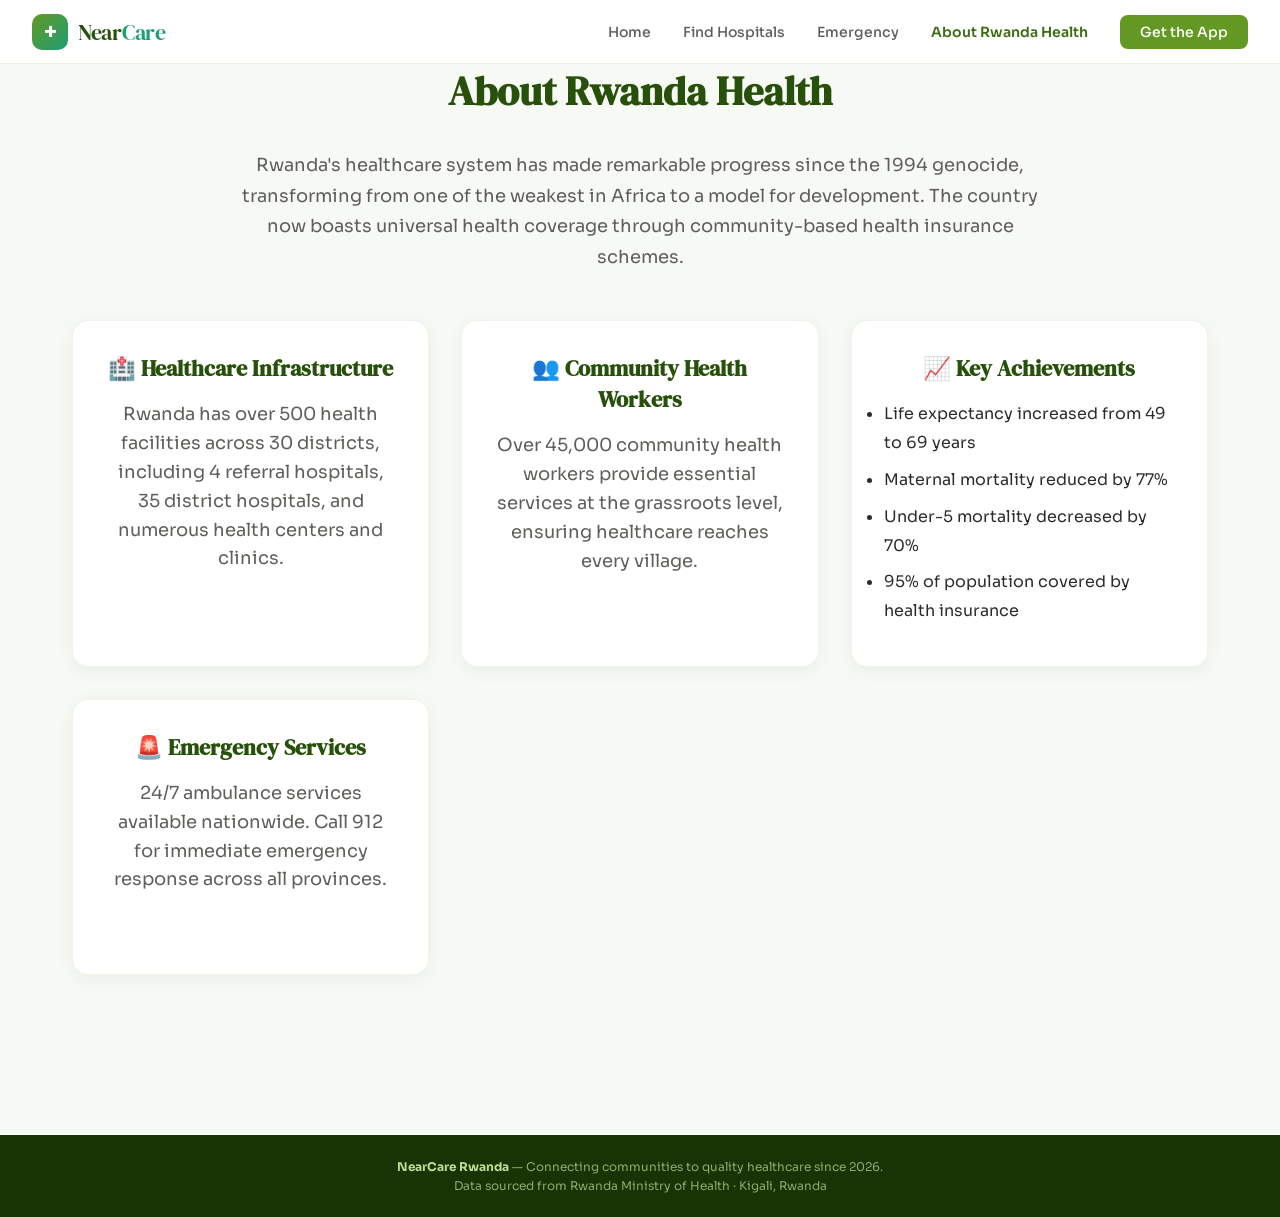
==== about.html @ 6570da61 "guys this is our project in parts" ====
<!DOCTYPE html>
<html lang="en">
<head>
<meta charset="UTF-8">
<meta name="viewport" content="width=device-width, initial-scale=1.0">
<title>About Rwanda Health — NearCare</title>
<link href="https://fonts.googleapis.com/css2?family=Sora:wght@300;400;500;600;700&family=DM+Serif+Display:ital@0;1&display=swap" rel="stylesheet">
<link rel="stylesheet" href="style.css">
</head>
<body>

<nav>
  <div class="logo">
    <div class="logo-icon"></div>
    <span class="logo-text">Near<span>Care</span></span>
  </div>
  <ul class="nav-links">
    <li><a href="home.html">Home</a></li>
    <li><a href="Hospitals.html">Find Hospitals</a></li>
    <li><a href="emergency.html">Emergency</a></li>
    <li><a href="about.html" class="active">About Rwanda Health</a></li>
    <li><a href="#" class="nav-cta">Get the App</a></li>
  </ul>
</nav>

<section class="page-section">
  <div class="about-content">
    <h1>About Rwanda Health</h1>
    <p>Rwanda's healthcare system has made remarkable progress since the 1994 genocide, transforming from one of the weakest in Africa to a model for development. The country now boasts universal health coverage through community-based health insurance schemes.</p>
    <div class="about-grid">
      <div class="about-card">
        <h3>🏥 Healthcare Infrastructure</h3>
        <p>Rwanda has over 500 health facilities across 30 districts, including 4 referral hospitals, 35 district hospitals, and numerous health centers and clinics.</p>
      </div>
      <div class="about-card">
        <h3>👥 Community Health Workers</h3>
        <p>Over 45,000 community health workers provide essential services at the grassroots level, ensuring healthcare reaches every village.</p>
      </div>
      <div class="about-card">
        <h3>📈 Key Achievements</h3>
        <ul>
          <li>Life expectancy increased from 49 to 69 years</li>
          <li>Maternal mortality reduced by 77%</li>
          <li>Under-5 mortality decreased by 70%</li>
          <li>95% of population covered by health insurance</li>
        </ul>
      </div>
      <div class="about-card">
        <h3>🚨 Emergency Services</h3>
        <p>24/7 ambulance services available nationwide. Call 912 for immediate emergency response across all provinces.</p>
      </div>
    </div>
  </div>
</section>

<footer>
  <p><strong>NearCare Rwanda</strong> — Connecting communities to quality healthcare since 2026.</p>
  <p style="margin-top:4px">Data sourced from Rwanda Ministry of Health · Kigali, Rwanda</p>
</footer>

</body>
</html>
---- style.css ----
:root {
  --green-50: #EAF3DE;
  --green-100: #C0DD97;
  --green-200: #97C459;
  --green-400: #639922;
  --green-600: #3B6D11;
  --green-800: #27500A;
  --green-900: #173404;
  --teal-50: #E1F5EE;
  --teal-100: #9FE1CB;
  --teal-400: #1D9E75;
  --teal-600: #0F6E56;
  --teal-800: #085041;
  --amber-50: #FAEEDA;
  --amber-400: #BA7517;
  --amber-600: #854F0B;
  --red-50: #FCEBEB;
  --red-400: #E24B4A;
  --red-600: #A32D2D;
  --gray-50: #F1EFE8;
  --gray-100: #D3D1C7;
  --gray-200: #B4B2A9;
  --gray-400: #888780;
  --gray-600: #5F5E5A;
  --gray-800: #444441;
  --gray-900: #2C2C2A;
}

* { margin: 0; padding: 0; box-sizing: border-box; }

body {
  font-family: 'Sora', sans-serif;
  background: #f7f9f5;
  color: var(--gray-900);
  min-height: 100vh;
}

nav {
  position: fixed; top: 0; left: 0; right: 0; z-index: 1000;
  background: rgba(255,255,255,0.92);
  backdrop-filter: blur(12px);
  border-bottom: 1px solid rgba(99,153,34,0.12);
  padding: 0 2rem;
  height: 64px;
  display: flex; align-items: center; justify-content: space-between;
}

.logo {
  display: flex; align-items: center; gap: 10px;
}

.logo-icon {
  width: 36px; height: 36px;
  background: linear-gradient(135deg, var(--green-400), var(--teal-400));
  border-radius: 10px;
  display: flex; align-items: center; justify-content: center;
  position: relative;
}

.logo-icon::after {
  content: '+';
  color: white;
  font-size: 22px;
  font-weight: 700;
  line-height: 1;
}

.logo-text {
  font-family: 'DM Serif Display', serif;
  font-size: 22px;
  color: var(--green-800);
  letter-spacing: -0.3px;
}

.logo-text span { color: var(--teal-400); }

.nav-links {
  display: flex; gap: 2rem; list-style: none;
}

.nav-links a {
  text-decoration: none;
  color: var(--gray-600);
  font-size: 14px;
  font-weight: 500;
  transition: color 0.2s;
}

.nav-links a:hover { color: var(--green-600); }
.nav-links a.active { color: var(--green-600); font-weight: 600; }

.nav-cta {
  background: var(--green-400);
  color: white !important;
  padding: 8px 20px;
  border-radius: 8px;
  transition: background 0.2s !important;
}

.nav-cta:hover { background: var(--green-600) !important; color: white !important; }

.hero {
  padding-top: 64px;
  background: linear-gradient(160deg, #eaf3de 0%, #e1f5ee 50%, #f7f9f5 100%);
  min-height: 340px;
  display: flex; flex-direction: column; align-items: center; justify-content: center;
  text-align: center;
  padding-bottom: 3rem;
  padding-left: 1rem;
  padding-right: 1rem;
  position: relative;
  overflow: hidden;
}

.hero::before {
  content: '';
  position: absolute;
  top: -60px; right: -60px;
  width: 320px; height: 320px;
  border-radius: 50%;
  background: rgba(29,158,117,0.08);
  pointer-events: none;
}

.hero::after {
  content: '';
  position: absolute;
  bottom: -80px; left: -80px;
  width: 400px; height: 400px;
  border-radius: 50%;
  background: rgba(99,153,34,0.06);
  pointer-events: none;
}

.hero-badge {
  display: inline-flex; align-items: center; gap: 6px;
  background: rgba(29,158,117,0.12);
  color: var(--teal-600);
  font-size: 12px; font-weight: 600;
  padding: 5px 14px;
  border-radius: 999px;
  margin-bottom: 1.2rem;
  letter-spacing: 0.4px;
  text-transform: uppercase;
}

.hero h1 {
  font-family: 'DM Serif Display', serif;
  font-size: clamp(2rem, 5vw, 3.2rem);
  color: var(--green-800);
  line-height: 1.15;
  max-width: 640px;
  margin-bottom: 1rem;
}

.hero h1 em {
  font-style: italic;
  color: var(--teal-400);
}

.hero p {
  font-size: 16px;
  color: var(--gray-600);
  max-width: 480px;
  line-height: 1.7;
  margin-bottom: 2rem;
}

.hero-actions {
  display: flex; gap: 12px; flex-wrap: wrap; justify-content: center;
}

.btn-primary {
  background: var(--green-400);
  color: white;
  border: none;
  padding: 12px 28px;
  border-radius: 10px;
  font-size: 15px;
  font-weight: 600;
  font-family: 'Sora', sans-serif;
  cursor: pointer;
  transition: all 0.2s;
  display: flex; align-items: center; gap: 8px;
}

.btn-primary:hover { background: var(--green-600); transform: translateY(-1px); }

.btn-secondary {
  background: white;
  color: var(--green-600);
  border: 1.5px solid rgba(99,153,34,0.3);
  padding: 12px 28px;
  border-radius: 10px;
  font-size: 15px;
  font-weight: 600;
  font-family: 'Sora', sans-serif;
  cursor: pointer;
  transition: all 0.2s;
}

.btn-secondary:hover { border-color: var(--green-400); background: var(--green-50); }

.stats-bar {
  background: var(--green-800);
  padding: 1.2rem 2rem;
  display: flex; justify-content: center; gap: 4rem; flex-wrap: wrap;
}

.stat {
  text-align: center;
}

.stat-num {
  font-family: 'DM Serif Display', serif;
  font-size: 1.8rem;
  color: var(--green-100);
  line-height: 1;
}

.stat-label {
  font-size: 11px;
  color: rgba(192,221,151,0.7);
  text-transform: uppercase;
  letter-spacing: 0.8px;
  margin-top: 2px;
}

.main-content {
  max-width: 1320px;
  margin: 0 auto;
  padding: 2.5rem 1.5rem;
  display: grid;
  grid-template-columns: 380px 1fr;
  gap: 1.5rem;
  align-items: start;
}

.sidebar {
  display: flex; flex-direction: column; gap: 1rem;
}

.card {
  background: white;
  border-radius: 16px;
  border: 1px solid rgba(99,153,34,0.1);
  overflow: hidden;
  box-shadow: 0 2px 12px rgba(0,0,0,0.05);
}

.card-header {
  padding: 1.2rem 1.4rem 0.8rem;
  border-bottom: 1px solid #f0f0ec;
  display: flex; align-items: center; justify-content: space-between;
}

.card-title {
  font-size: 13px;
  font-weight: 600;
  color: var(--gray-800);
  text-transform: uppercase;
  letter-spacing: 0.6px;
}

.location-panel { padding: 1.4rem; }

.location-status {
  display: flex; align-items: center; gap: 10px;
  padding: 12px 14px;
  background: var(--green-50);
  border-radius: 10px;
  border: 1px solid rgba(99,153,34,0.15);
  margin-bottom: 1rem;
}

.pulse-dot {
  width: 10px; height: 10px;
  border-radius: 50%;
  background: var(--green-400);
  flex-shrink: 0;
  position: relative;
}

.pulse-dot.active::after {
  content: '';
  position: absolute;
  top: -3px; left: -3px;
  width: 16px; height: 16px;
  border-radius: 50%;
  border: 2px solid var(--green-400);
  animation: pulse 1.5s ease-out infinite;
}

@keyframes pulse {
  0% { transform: scale(0.8); opacity: 1; }
  100% { transform: scale(2); opacity: 0; }
}

.location-text { font-size: 13px; color: var(--gray-800); font-weight: 500; }
.location-sub { font-size: 11px; color: var(--gray-400); margin-top: 1px; }

.detect-btn {
  width: 100%;
  background: var(--green-400);
  color: white;
  border: none;
  padding: 11px;
  border-radius: 9px;
  font-size: 14px;
  font-weight: 600;
  font-family: 'Sora', sans-serif;
  cursor: pointer;
  transition: all 0.2s;
  display: flex; align-items: center; justify-content: center; gap: 8px;
}

.detect-btn:hover { background: var(--green-600); }

.filter-bar { padding: 0.8rem 1.4rem; display: flex; gap: 8px; flex-wrap: wrap; }

.filter-pill {
  font-size: 12px; font-weight: 600; font-family: 'Sora', sans-serif;
  padding: 5px 13px;
  border-radius: 999px;
  border: 1.5px solid var(--gray-100);
  background: white;
  color: var(--gray-600);
  cursor: pointer;
  transition: all 0.15s;
}

.filter-pill:hover { border-color: var(--green-200); color: var(--green-600); }
.filter-pill.active { background: var(--green-400); border-color: var(--green-400); color: white; }

.search-wrap { padding: 1rem 1.4rem 0.6rem; }

.search-input {
  width: 100%;
  padding: 9px 14px 9px 38px;
  border: 1.5px solid var(--gray-100);
  border-radius: 9px;
  font-size: 13px;
  font-family: 'Sora', sans-serif;
  color: var(--gray-800);
  background: var(--gray-50);
  transition: border 0.2s;
  outline: none;
}

.search-input:focus { border-color: var(--green-200); background: white; }

.search-wrap { position: relative; }

.search-icon {
  position: absolute; left: 12px; top: 50%; transform: translateY(-50%);
  color: var(--gray-400); font-size: 15px;
  pointer-events: none;
}

.hospital-list {
  max-height: 560px;
  overflow-y: auto;
  padding: 0.5rem 0.8rem 1rem;
}

.hospital-list::-webkit-scrollbar { width: 4px; }
.hospital-list::-webkit-scrollbar-thumb { background: var(--gray-100); border-radius: 2px; }

.hospital-item {
  padding: 12px 12px;
  border-radius: 12px;
  cursor: pointer;
  transition: all 0.15s;
  display: flex; align-items: flex-start; gap: 12px;
  margin-bottom: 6px;
  border: 1.5px solid transparent;
  position: relative;
}

.hospital-item:hover { background: var(--green-50); border-color: rgba(99,153,34,0.15); }
.hospital-item.selected { background: var(--green-50); border-color: var(--green-200); }

.hosp-icon {
  width: 38px; height: 38px; border-radius: 10px;
  display: flex; align-items: center; justify-content: center;
  flex-shrink: 0; font-size: 16px;
}

.hosp-icon.hospital { background: #E8F4FF; }
.hosp-icon.clinic { background: var(--teal-50); }
.hosp-icon.emergency { background: var(--red-50); }
.hosp-icon.health-center { background: var(--amber-50); }

.hosp-info { flex: 1; min-width: 0; }

.hosp-name {
  font-size: 13px; font-weight: 600; color: var(--gray-900);
  white-space: nowrap; overflow: hidden; text-overflow: ellipsis;
  margin-bottom: 2px;
}

.hosp-location {
  font-size: 11px; color: var(--gray-400); margin-bottom: 5px;
  display: flex; align-items: center; gap: 3px;
}

.hosp-meta {
  display: flex; align-items: center; gap: 8px;
}

.badge {
  font-size: 10px; font-weight: 600;
  padding: 2px 7px; border-radius: 4px;
  letter-spacing: 0.2px;
}

.badge-open { background: var(--green-50); color: var(--green-600); }
.badge-closed { background: var(--red-50); color: var(--red-600); }
.badge-24h { background: var(--teal-50); color: var(--teal-600); }

.hosp-dist {
  font-size: 11px; color: var(--gray-400); font-weight: 500;
  margin-left: auto; white-space: nowrap;
}

.stars {
  color: #F0A500; font-size: 11px; letter-spacing: 1px;
}

.map-container {
  position: sticky;
  top: 80px;
}

.map-card {
  background: white;
  border-radius: 20px;
  overflow: hidden;
  border: 1px solid rgba(99,153,34,0.1);
  box-shadow: 0 4px 24px rgba(0,0,0,0.08);
}

.map-toolbar {
  padding: 1rem 1.4rem;
  display: flex; align-items: center; justify-content: space-between;
  border-bottom: 1px solid #f0f0ec;
}

.map-title {
  font-size: 15px; font-weight: 600; color: var(--gray-900);
  display: flex; align-items: center; gap: 8px;
}

.map-controls {
  display: flex; gap: 6px;
}

.map-btn {
  width: 32px; height: 32px;
  border-radius: 8px;
  border: 1.5px solid var(--gray-100);
  background: white;
  display: flex; align-items: center; justify-content: center;
  cursor: pointer;
  font-size: 14px;
  color: var(--gray-600);
  transition: all 0.15s;
}

.map-btn:hover { border-color: var(--green-200); color: var(--green-600); background: var(--green-50); }

#map {
  height: 520px;
  width: 100%;
}

.detail-panel {
  display: none;
  padding: 1.4rem;
  border-top: 1px solid #f0f0ec;
  animation: slideUp 0.2s ease;
}

.detail-panel.visible { display: block; }

@keyframes slideUp {
  from { opacity: 0; transform: translateY(8px); }
  to { opacity: 1; transform: translateY(0); }
}

.detail-header {
  display: flex; align-items: flex-start; justify-content: space-between;
  margin-bottom: 1rem;
}

.detail-name {
  font-family: 'DM Serif Display', serif;
  font-size: 20px;
  color: var(--green-800);
  line-height: 1.2;
}

.close-detail {
  background: none; border: none; cursor: pointer;
  color: var(--gray-400); font-size: 18px;
  width: 28px; height: 28px;
  border-radius: 6px;
  display: flex; align-items: center; justify-content: center;
  transition: all 0.15s;
}

.close-detail:hover { background: var(--gray-50); color: var(--gray-800); }

.detail-grid {
  display: grid; grid-template-columns: 1fr 1fr; gap: 10px;
  margin-bottom: 1rem;
}

.detail-field {
  background: var(--gray-50);
  border-radius: 9px;
  padding: 10px 12px;
}

.detail-field-label {
  font-size: 10px; color: var(--gray-400);
  text-transform: uppercase; letter-spacing: 0.6px;
  margin-bottom: 4px;
}

.detail-field-value {
  font-size: 13px; font-weight: 600; color: var(--gray-900);
}

.detail-actions {
  display: flex; gap: 8px;
}

.dir-btn {
  flex: 1;
  background: var(--green-400);
  color: white;
  border: none;
  padding: 10px;
  border-radius: 9px;
  font-size: 13px;
  font-weight: 600;
  font-family: 'Sora', sans-serif;
  cursor: pointer;
  transition: all 0.2s;
  display: flex; align-items: center; justify-content: center; gap: 6px;
}

.dir-btn:hover { background: var(--green-600); }

.call-btn {
  flex: 1;
  background: white;
  color: var(--teal-600);
  border: 1.5px solid rgba(15,110,86,0.25);
  padding: 10px;
  border-radius: 9px;
  font-size: 13px;
  font-weight: 600;
  font-family: 'Sora', sans-serif;
  cursor: pointer;
  transition: all 0.2s;
  display: flex; align-items: center; justify-content: center; gap: 6px;
}

.call-btn:hover { background: var(--teal-50); border-color: var(--teal-400); }

.loader-overlay {
  display: none;
  position: fixed; inset: 0; z-index: 9999;
  background: rgba(234,243,222,0.85);
  backdrop-filter: blur(6px);
  flex-direction: column; align-items: center; justify-content: center; gap: 1rem;
}

.loader-overlay.visible { display: flex; }

.spinner {
  width: 48px; height: 48px;
  border: 4px solid var(--green-100);
  border-top-color: var(--green-400);
  border-radius: 50%;
  animation: spin 0.8s linear infinite;
}

@keyframes spin { to { transform: rotate(360deg); } }

.loader-text { font-weight: 600; color: var(--green-800); font-size: 14px; }

.radius-wrap { padding: 0.8rem 1.4rem; display: flex; align-items: center; gap: 10px; }
.radius-wrap label { font-size: 12px; color: var(--gray-600); font-weight: 500; white-space: nowrap; }
.radius-slider { flex: 1; accent-color: var(--green-400); }
.radius-val { font-size: 13px; font-weight: 700; color: var(--green-600); min-width: 44px; text-align: right; }

.empty-state {
  text-align: center; padding: 2rem 1rem;
  color: var(--gray-400);
}

.empty-state .icon { font-size: 2rem; margin-bottom: 0.5rem; }
.empty-state p { font-size: 13px; }

.emergency-card {
  border-color: rgba(163,45,45,0.14);
  background: rgba(255,239,239,0.88);
}

.emergency-title {
  color: var(--red-600);
}

.emergency-content {
  font-size: 13px;
  color: var(--gray-800);
  margin-bottom: 1rem;
  line-height: 1.7;
}

.emergency-actions {
  display: grid;
  gap: 0.75rem;
}

.emergency-btn,
.emergency-call {
  width: 100%;
  border: none;
  border-radius: 12px;
  padding: 12px 16px;
  font-size: 14px;
  font-weight: 700;
  font-family: 'Sora', sans-serif;
  cursor: pointer;
  transition: transform 0.2s, background 0.2s;
  display: inline-flex;
  align-items: center;
  justify-content: center;
  gap: 8px;
}

.emergency-btn {
  background: var(--red-400);
  color: white;
}

.emergency-btn:hover { background: var(--red-600); transform: translateY(-1px); }

.emergency-call {
  background: white;
  color: var(--red-600);
  border: 1.5px solid rgba(163,45,45,0.25);
}

.emergency-call:hover { background: rgba(255,239,239,0.95); transform: translateY(-1px); }

.emergency-note {
  font-size: 12px;
  color: var(--red-600);
  margin-top: 0.85rem;
  line-height: 1.5;
}

.emergency-floating {
  position: fixed;
  right: 18px;
  bottom: 18px;
  z-index: 1100;
  background: var(--red-400);
  color: white;
  border: none;
  border-radius: 999px;
  padding: 14px 18px;
  font-size: 14px;
  font-weight: 700;
  box-shadow: 0 18px 40px rgba(163,45,45,0.2);
  cursor: pointer;
  display: inline-flex;
  align-items: center;
  gap: 8px;
}

.emergency-floating:hover { background: var(--red-600); }

@media (max-width: 700px) {
  .emergency-floating { right: 50%; transform: translateX(50%); }
}

footer {
  background: var(--green-900);
  color: rgba(192,221,151,0.7);
  text-align: center;
  padding: 1.5rem;
  font-size: 12px;
  margin-top: 3rem;
}

footer strong { color: var(--green-100); }

@media (max-width: 900px) {
  .main-content { grid-template-columns: 1fr; }
  .map-container { position: static; }
  .nav-links { display: none; }
}

/* Page Sections */
.page-section {
  max-width: 1200px;
  margin: 0 auto;
  padding: 4rem 2rem;
  min-height: 60vh;
}

.about-content h1,
.app-content h1,
.emergency-content h1 {
  font-family: 'DM Serif Display', serif;
  font-size: 2.5rem;
  color: var(--green-800);
  text-align: center;
  margin-bottom: 2rem;
}

.about-content p,
.app-content p,
.emergency-content p {
  font-size: 18px;
  color: var(--gray-600);
  text-align: center;
  max-width: 800px;
  margin: 0 auto 3rem;
  line-height: 1.7;
}

.about-grid,
.app-features,
.emergency-grid {
  display: grid;
  grid-template-columns: repeat(auto-fit, minmax(280px, 1fr));
  gap: 2rem;
  margin-bottom: 3rem;
}

.about-card,
.feature,
.emergency-card-large {
  background: white;
  border-radius: 16px;
  padding: 2rem;
  border: 1px solid rgba(99,153,34,0.1);
  box-shadow: 0 4px 20px rgba(0,0,0,0.05);
  text-align: center;
}

.about-card h3,
.feature h3,
.emergency-card-large h3 {
  font-family: 'DM Serif Display', serif;
  font-size: 1.4rem;
  color: var(--green-800);
  margin-bottom: 1rem;
}

.about-card p,
.feature p,
.emergency-card-large p {
  color: var(--gray-600);
  line-height: 1.6;
}

.about-card ul {
  text-align: left;
  color: var(--gray-700);
  line-height: 1.8;
}

.about-card li {
  margin-bottom: 0.5rem;
}

.feature-icon {
  font-size: 2rem;
  margin-bottom: 1rem;
  display: block;
}

.app-downloads {
  display: flex;
  gap: 1rem;
  justify-content: center;
  margin-bottom: 2rem;
  flex-wrap: wrap;
}

.download-btn {
  background: var(--green-400);
  color: white;
  border: none;
  padding: 12px 24px;
  border-radius: 10px;
  font-size: 16px;
  font-weight: 600;
  font-family: 'Sora', sans-serif;
  cursor: pointer;
  transition: all 0.2s;
  display: flex;
  align-items: center;
  gap: 8px;
}

.download-btn:hover { background: var(--green-600); }

.coming-soon {
  text-align: center;
  color: var(--gray-500);
  font-style: italic;
}

.emergency-call-large,
.emergency-locate {
  background: var(--red-400);
  color: white;
  border: none;
  padding: 12px 24px;
  border-radius: 10px;
  font-size: 16px;
  font-weight: 600;
  font-family: 'Sora', sans-serif;
  cursor: pointer;
  transition: all 0.2s;
  margin-top: 1rem;
}

.emergency-call-large:hover,
.emergency-locate:hover { background: var(--red-600); }

.emergency-tips {
  background: var(--red-50);
  border-radius: 16px;
  padding: 2rem;
  border: 1px solid rgba(163,45,45,0.1);
  text-align: center;
}

.emergency-tips h3 {
  font-family: 'DM Serif Display', serif;
  font-size: 1.6rem;
  color: var(--red-600);
  margin-bottom: 1rem;
}

.emergency-tips ul {
  text-align: left;
  color: var(--gray-700);
  line-height: 1.8;
  max-width: 600px;
  margin: 0 auto;
}

.emergency-tips li {
  margin-bottom: 0.5rem;
}

/* Hide sections by default */
#about-section,
#app-section,
#emergency-section {
  display: none;
}
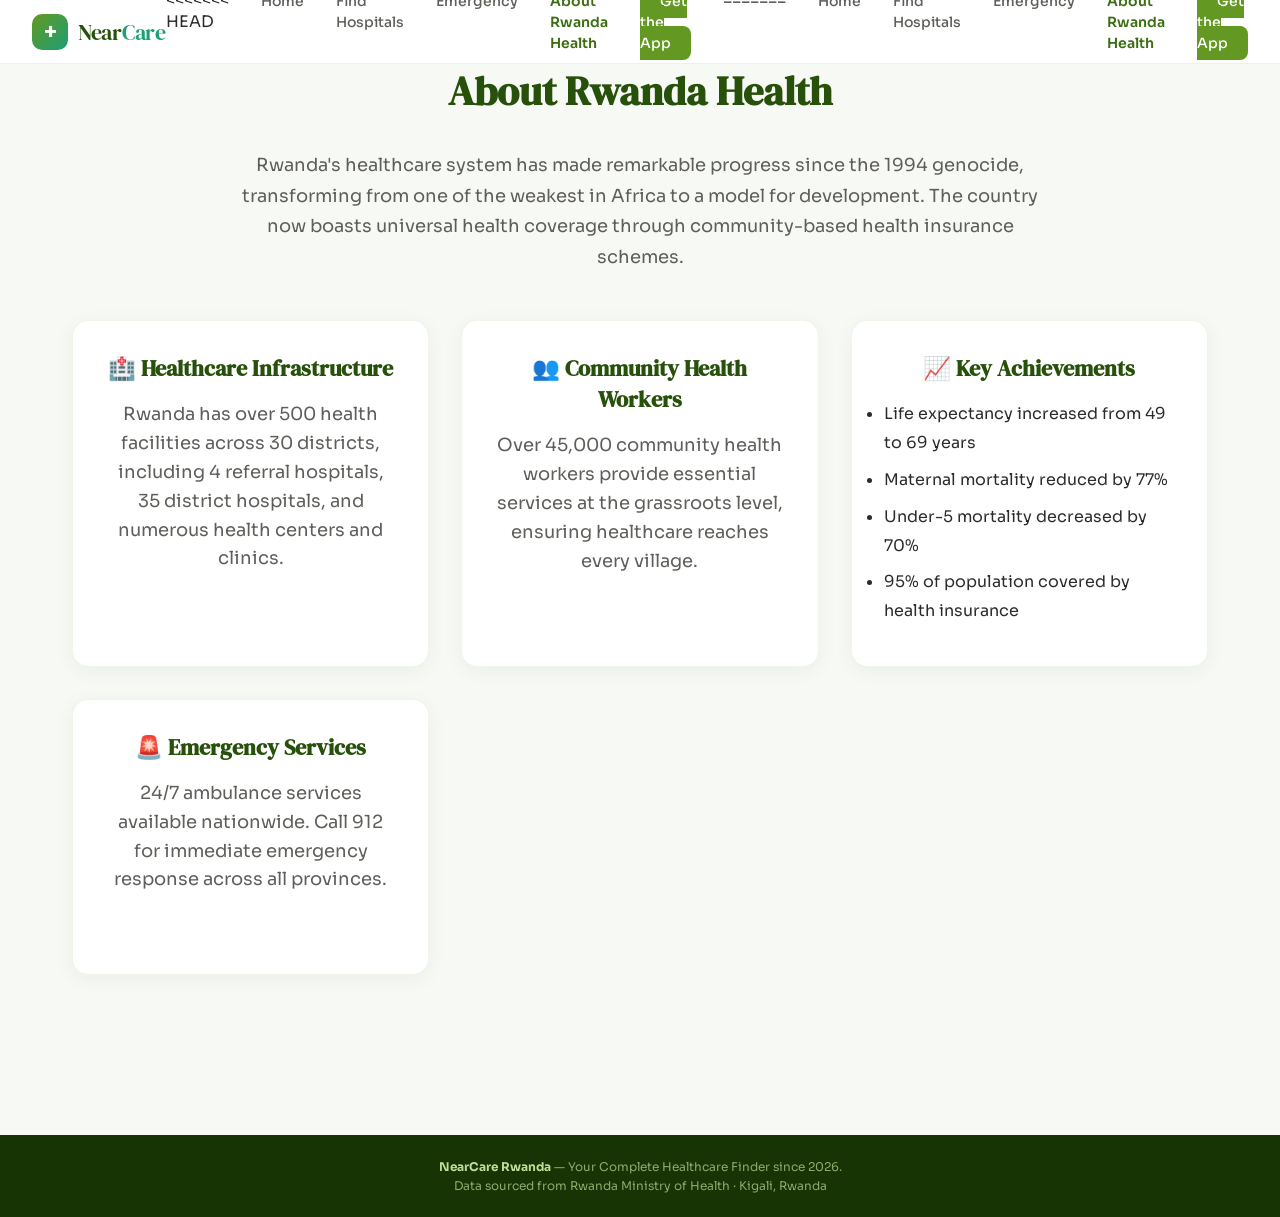
==== commit eb5998eb: "fix languages" ====
--- a/about.html
+++ b/about.html
@@ -7,7 +7,7 @@
 <link href="https://fonts.googleapis.com/css2?family=Sora:wght@300;400;500;600;700&family=DM+Serif+Display:ital@0;1&display=swap" rel="stylesheet">
 <link rel="stylesheet" href="style.css">
 </head>
-<body>
+<body data-page="about" data-title-key="titleAbout">
 
 <nav>
   <div class="logo">
@@ -15,48 +15,77 @@
     <span class="logo-text">Near<span>Care</span></span>
   </div>
   <ul class="nav-links">
+<<<<<<< HEAD
     <li><a href="home.html">Home</a></li>
     <li><a href="Hospitals.html">Find Hospitals</a></li>
     <li><a href="emergency.html">Emergency</a></li>
     <li><a href="about.html" class="active">About Rwanda Health</a></li>
-    <li><a href="#" class="nav-cta">Get the App</a></li>
+    <li><a href="FIXED DEMO.html" class="nav-cta">Get the App</a></li>
+=======
+    <li><a href="home.html" data-i18n-key="navHome">Home</a></li>
+    <li><a href="Hospitals.html" data-i18n-key="navHospitals">Find Hospitals</a></li>
+    <li><a href="emergency.html" data-i18n-key="navEmergency">Emergency</a></li>
+    <li><a href="about.html" class="active" data-i18n-key="navAbout">About Rwanda Health</a></li>
+    <li><a href="#" class="nav-cta" data-i18n-key="navApp">Get the App</a></li>
+    <li class="lang-switcher">
+      <select class="lang-selector" onchange="switchLanguage(this.value)" aria-label="Select language">
+        <option value="en">EN - English</option>
+        <option value="fr">FR - Français</option>
+        <option value="ar">AR - العربية</option>
+        <option value="es">ES - Español</option>
+        <option value="pt">PT - Português</option>
+        <option value="de">DE - Deutsch</option>
+        <option value="it">IT - Italiano</option>
+        <option value="ru">RU - Русский</option>
+        <option value="sw">SW - Kiswahili</option>
+        <option value="am">AM - አማርኛ</option>
+        <option value="ha">HA - Hausa</option>
+        <option value="yo">YO - Yoruba</option>
+        <option value="af">AF - Afrikaans</option>
+        <option value="nl">NL - Nederlands</option>
+        <option value="zu">ZU - isiZulu</option>
+        <option value="el">EL - Ελληνικά</option>
+      </select>
+    </li>
+>>>>>>> 4aad849 (fix languages)
   </ul>
 </nav>
 
 <section class="page-section">
   <div class="about-content">
-    <h1>About Rwanda Health</h1>
-    <p>Rwanda's healthcare system has made remarkable progress since the 1994 genocide, transforming from one of the weakest in Africa to a model for development. The country now boasts universal health coverage through community-based health insurance schemes.</p>
+    <h1 data-i18n-key="aboutHeading">About Rwanda Health</h1>
+    <p data-i18n-key="aboutParagraph">Rwanda's healthcare system has made remarkable progress since the 1994 genocide, transforming from one of the weakest in Africa to a model for development. The country now boasts universal health coverage through community-based health insurance schemes.</p>
     <div class="about-grid">
       <div class="about-card">
-        <h3>🏥 Healthcare Infrastructure</h3>
-        <p>Rwanda has over 500 health facilities across 30 districts, including 4 referral hospitals, 35 district hospitals, and numerous health centers and clinics.</p>
+        <h3 data-i18n-key="aboutCard1Title">🏥 Healthcare Infrastructure</h3>
+        <p data-i18n-key="aboutCard1Text">Rwanda has over 500 health facilities across 30 districts, including 4 referral hospitals, 35 district hospitals, and numerous health centers and clinics.</p>
       </div>
       <div class="about-card">
-        <h3>👥 Community Health Workers</h3>
-        <p>Over 45,000 community health workers provide essential services at the grassroots level, ensuring healthcare reaches every village.</p>
+        <h3 data-i18n-key="aboutCard2Title">👥 Community Health Workers</h3>
+        <p data-i18n-key="aboutCard2Text">Over 45,000 community health workers provide essential services at the grassroots level, ensuring healthcare reaches every village.</p>
       </div>
       <div class="about-card">
-        <h3>📈 Key Achievements</h3>
+        <h3 data-i18n-key="aboutCard3Title">📈 Key Achievements</h3>
         <ul>
-          <li>Life expectancy increased from 49 to 69 years</li>
-          <li>Maternal mortality reduced by 77%</li>
-          <li>Under-5 mortality decreased by 70%</li>
-          <li>95% of population covered by health insurance</li>
+          <li data-i18n-key="aboutCard3Item1">Life expectancy increased from 49 to 69 years</li>
+          <li data-i18n-key="aboutCard3Item2">Maternal mortality reduced by 77%</li>
+          <li data-i18n-key="aboutCard3Item3">Under-5 mortality decreased by 70%</li>
+          <li data-i18n-key="aboutCard3Item4">95% of population covered by health insurance</li>
         </ul>
       </div>
       <div class="about-card">
-        <h3>🚨 Emergency Services</h3>
-        <p>24/7 ambulance services available nationwide. Call 912 for immediate emergency response across all provinces.</p>
+        <h3 data-i18n-key="aboutCard4Title">🚨 Emergency Services</h3>
+        <p data-i18n-key="aboutCard4Text">24/7 ambulance services available nationwide. Call 912 for immediate emergency response across all provinces.</p>
       </div>
     </div>
   </div>
 </section>
 
 <footer>
-  <p><strong>NearCare Rwanda</strong> — Connecting communities to quality healthcare since 2026.</p>
-  <p style="margin-top:4px">Data sourced from Rwanda Ministry of Health · Kigali, Rwanda</p>
+  <p><strong>NearCare Rwanda</strong> — <span data-i18n-key="footerLine1">Connecting communities to quality healthcare since 2026.</span></p>
+  <p style="margin-top:4px" data-i18n-key="footerLine2">Data sourced from Rwanda Ministry of Health · Kigali, Rwanda</p>
 </footer>
 
+<script src="lang.js" defer></script>
 </body>
 </html>
--- a/style.css
+++ b/style.css
@@ -89,6 +89,58 @@
 .nav-links a:hover { color: var(--green-600); }
 .nav-links a.active { color: var(--green-600); font-weight: 600; }
 
+.lang-switcher {
+  display: flex;
+  align-items: center;
+  gap: 0.4rem;
+  margin-left: auto;
+}
+
+.lang-selector {
+  border: 1.5px solid rgba(99,153,34,0.18);
+  border-radius: 999px;
+  padding: 6px 12px;
+  font-size: 12px;
+  font-weight: 600;
+  color: var(--gray-700);
+  background: white;
+  cursor: pointer;
+  transition: border-color 0.2s, box-shadow 0.2s;
+  min-width: 140px;
+}
+
+.lang-selector option {
+  font-weight: 600;
+}
+
+.lang-selector:focus {
+  outline: none;
+  border-color: var(--green-600);
+  box-shadow: 0 0 0 3px rgba(99,153,34,0.12);
+}
+
+.lang-toggle {
+  background: transparent;
+  border: 1.5px solid rgba(99,153,34,0.18);
+  color: var(--gray-600);
+  border-radius: 999px;
+  padding: 6px 10px;
+  font-size: 12px;
+  font-weight: 600;
+  cursor: pointer;
+  transition: all 0.2s;
+}
+
+.lang-toggle.active {
+  background: var(--green-400);
+  color: white;
+  border-color: var(--green-400);
+}
+
+.lang-toggle:hover {
+  background: rgba(99,153,34,0.08);
+}
+
 .nav-cta {
   background: var(--green-400);
   color: white !important;
@@ -870,4 +922,7 @@
 #app-section,
 #emergency-section {
   display: none;
+}
+.hero a {
+  text-decoration: none;
 }
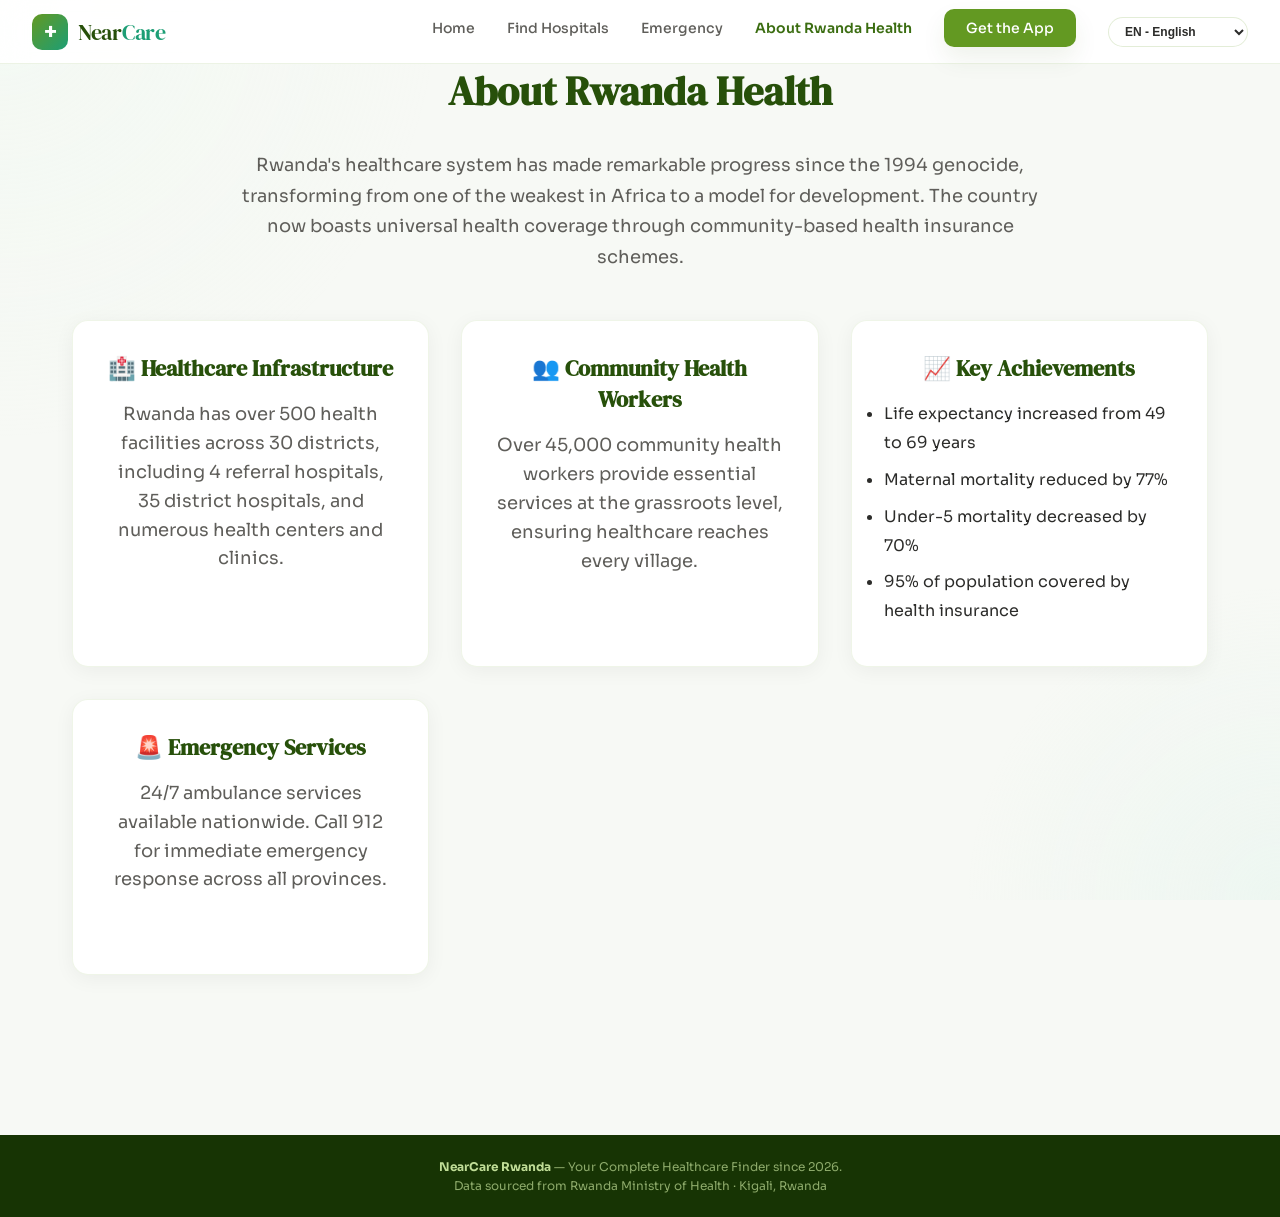
==== commit 80b00b0e: "Guys I have separated some parts like map, and added languges but not finished" ====
--- a/about.html
+++ b/about.html
@@ -15,18 +15,11 @@
     <span class="logo-text">Near<span>Care</span></span>
   </div>
   <ul class="nav-links">
-<<<<<<< HEAD
-    <li><a href="home.html">Home</a></li>
-    <li><a href="Hospitals.html">Find Hospitals</a></li>
-    <li><a href="emergency.html">Emergency</a></li>
-    <li><a href="about.html" class="active">About Rwanda Health</a></li>
-    <li><a href="FIXED DEMO.html" class="nav-cta">Get the App</a></li>
-=======
     <li><a href="home.html" data-i18n-key="navHome">Home</a></li>
     <li><a href="Hospitals.html" data-i18n-key="navHospitals">Find Hospitals</a></li>
     <li><a href="emergency.html" data-i18n-key="navEmergency">Emergency</a></li>
     <li><a href="about.html" class="active" data-i18n-key="navAbout">About Rwanda Health</a></li>
-    <li><a href="#" class="nav-cta" data-i18n-key="navApp">Get the App</a></li>
+    <li><a href="FIXED DEMO.html" class="nav-cta" data-i18n-key="navApp">Get the App</a></li>
     <li class="lang-switcher">
       <select class="lang-selector" onchange="switchLanguage(this.value)" aria-label="Select language">
         <option value="en">EN - English</option>
@@ -47,7 +40,6 @@
         <option value="el">EL - Ελληνικά</option>
       </select>
     </li>
->>>>>>> 4aad849 (fix languages)
   </ul>
 </nav>
 
--- a/style.css
+++ b/style.css
@@ -144,12 +144,13 @@
 .nav-cta {
   background: var(--green-400);
   color: white !important;
-  padding: 8px 20px;
-  border-radius: 8px;
-  transition: background 0.2s !important;
-}
-
-.nav-cta:hover { background: var(--green-600) !important; color: white !important; }
+  padding: 10px 22px;
+  border-radius: 10px;
+  transition: background 0.2s, transform 0.2s ease, box-shadow 0.2s ease;
+  box-shadow: 0 12px 24px rgba(52,84,10,0.08);
+}
+
+.nav-cta:hover { background: var(--green-600) !important; color: white !important; transform: translateY(-1px); box-shadow: 0 16px 32px rgba(52,84,10,0.16); }
 
 .hero {
   padding-top: 64px;
@@ -162,6 +163,7 @@
   padding-right: 1rem;
   position: relative;
   overflow: hidden;
+  animation: floatIn 1s ease-out both;
 }
 
 .hero::before {
@@ -182,6 +184,50 @@
   border-radius: 50%;
   background: rgba(99,153,34,0.06);
   pointer-events: none;
+}
+
+body::before {
+  content: '';
+  position: fixed;
+  inset: 0;
+  background: radial-gradient(circle at top left, rgba(237,250,240,0.35), transparent 28%), radial-gradient(circle at bottom right, rgba(220,242,234,0.35), transparent 20%);
+  pointer-events: none;
+  z-index: -1;
+  animation: breeze 18s ease-in-out infinite;
+}
+
+.hero-badge {
+  animation: popIn 0.8s ease-out both;
+}
+
+.hero h1,
+.hero p,
+.hero-actions,
+.card,
+footer {
+  animation: fadeInUp 0.7s ease-out both;
+}
+
+.card { animation-delay: 0.15s; }
+
+@keyframes floatIn {
+  from { opacity: 0; transform: translateY(18px); }
+  to { opacity: 1; transform: translateY(0); }
+}
+
+@keyframes popIn {
+  from { opacity: 0; transform: scale(0.85); }
+  to { opacity: 1; transform: scale(1); }
+}
+
+@keyframes fadeInUp {
+  from { opacity: 0; transform: translateY(12px); }
+  to { opacity: 1; transform: translateY(0); }
+}
+
+@keyframes breeze {
+  0%,100% { transform: translate(0,0); }
+  50% { transform: translate(-10px, 12px); }
 }
 
 .hero-badge {
